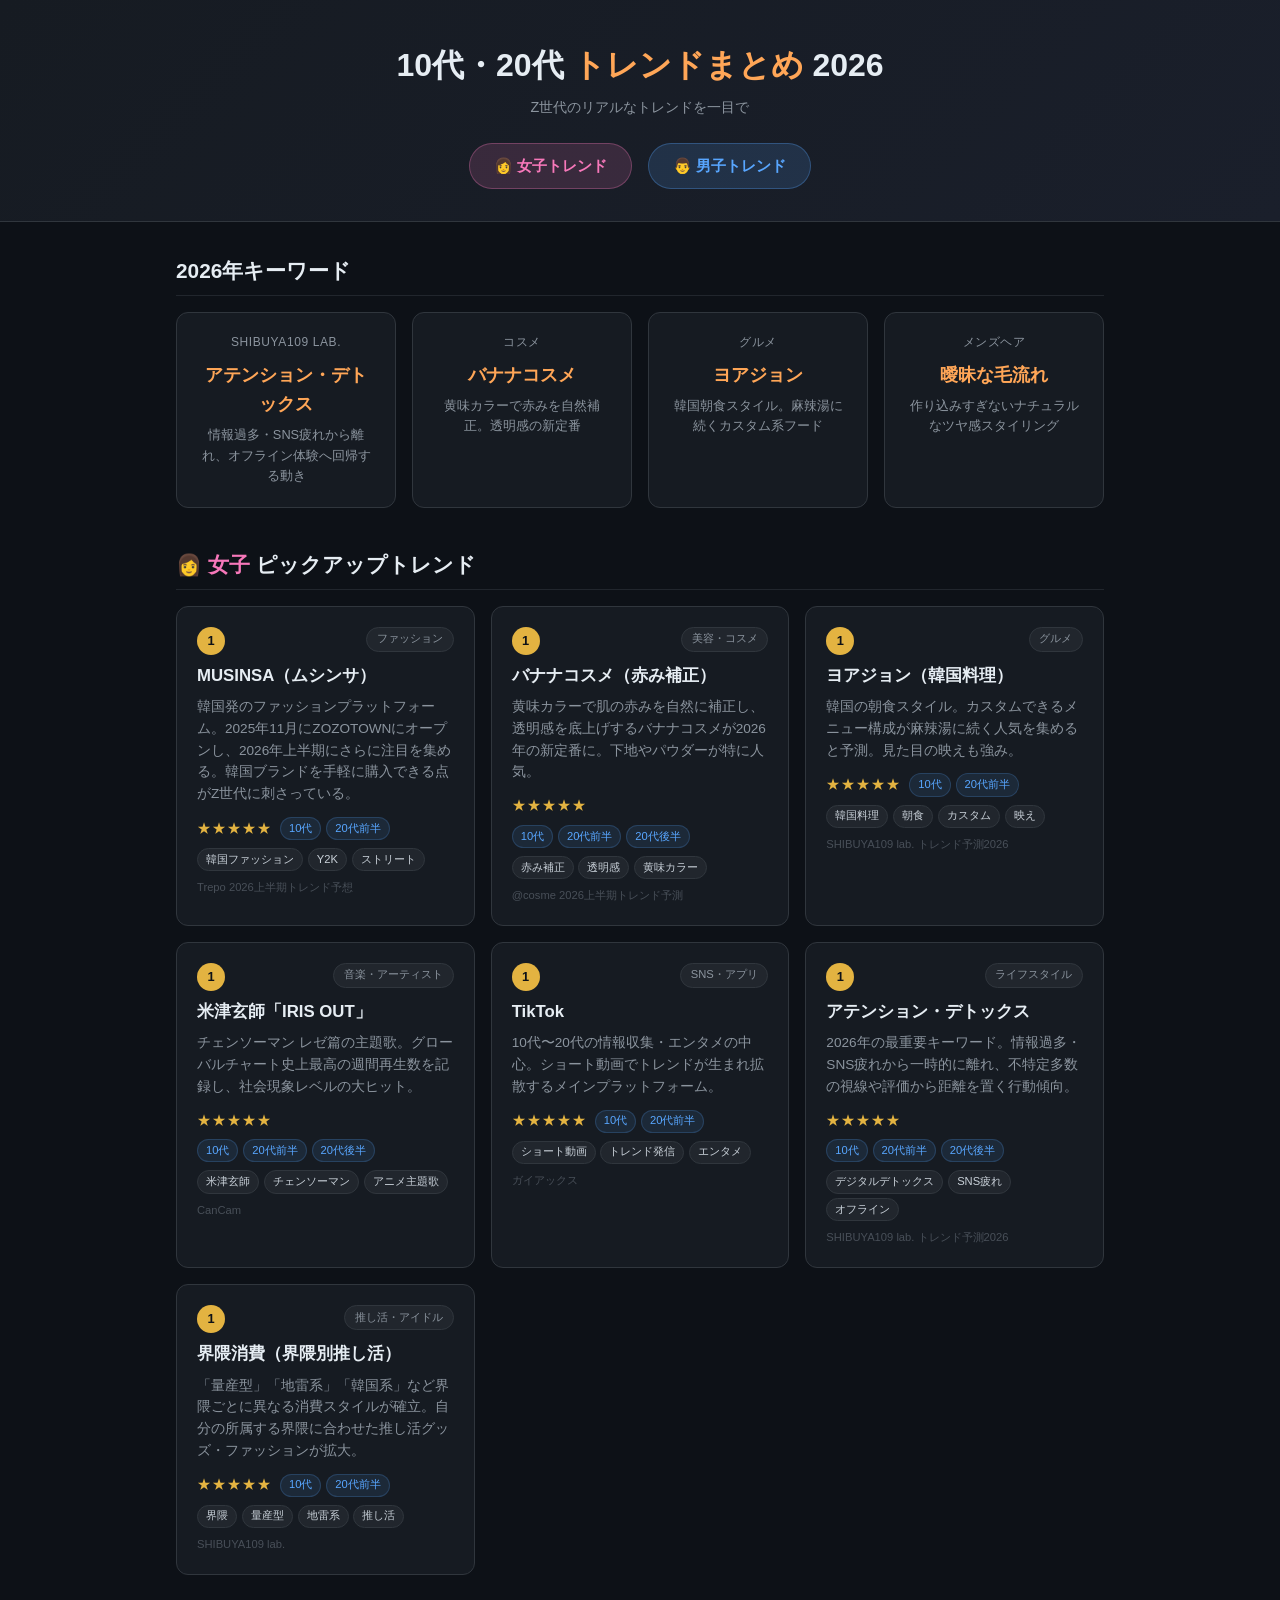
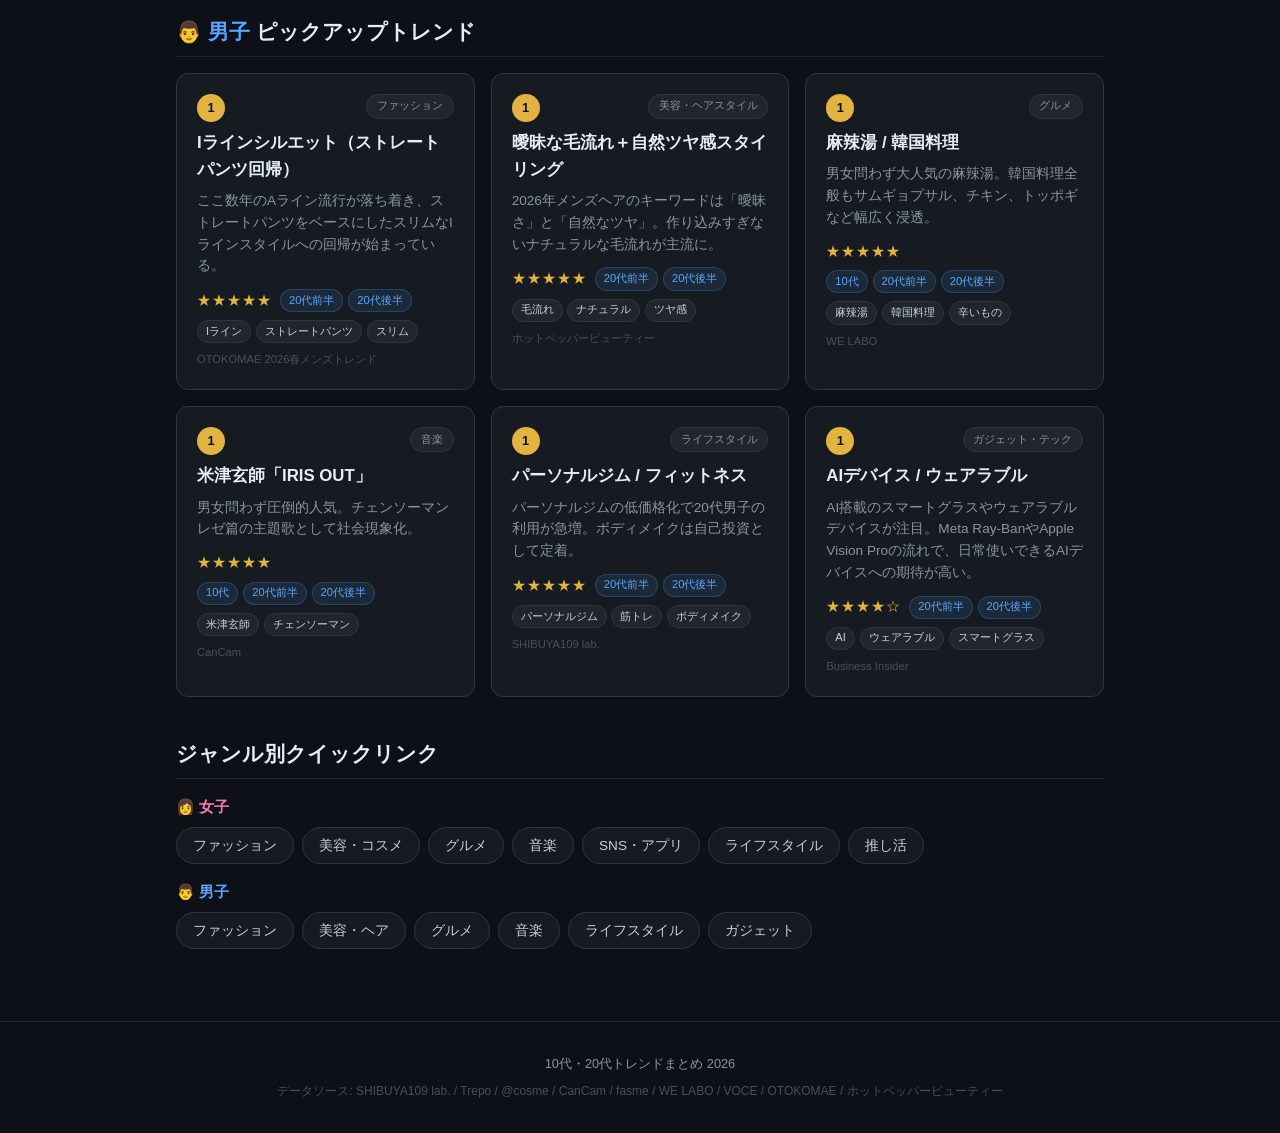
==== index.html @ cd6c33f9 "feat: 10代・20代トレンドまとめダッシュボード初版 女子7カテゴリ・男子6カテゴリのトレンドデータをJSON分離方式で構築。 ダークテーマ、タブ切り替え、年代フィルタ対応。  Co-Autho" ====
<!DOCTYPE html>
<html lang="ja">
<head>
  <meta charset="UTF-8">
  <meta name="viewport" content="width=device-width, initial-scale=1.0">
  <title>10代・20代トレンドまとめ 2026</title>
  <meta name="description" content="Z世代（10代・20代）の最新トレンドをファッション・美容・グルメ・音楽・SNS・ライフスタイルまで網羅的にまとめたダッシュボード">
  <link rel="stylesheet" href="style.css">
</head>
<body>
  <header>
    <h1>10代・20代 <span class="accent-highlight">トレンドまとめ</span> 2026</h1>
    <p class="header-sub">Z世代のリアルなトレンドを一目で</p>
    <nav class="main-nav">
      <a href="pages/girls.html" class="nav-girls">&#x1f469; 女子トレンド</a>
      <a href="pages/boys.html" class="nav-boys">&#x1f468; 男子トレンド</a>
    </nav>
  </header>

  <main>
    <!-- 2026 Keywords -->
    <section>
      <h2>2026年キーワード</h2>
      <div class="keyword-grid">
        <div class="keyword-card">
          <div class="keyword-label">SHIBUYA109 lab.</div>
          <div class="keyword-name">アテンション・デトックス</div>
          <div class="keyword-desc">情報過多・SNS疲れから離れ、オフライン体験へ回帰する動き</div>
        </div>
        <div class="keyword-card">
          <div class="keyword-label">コスメ</div>
          <div class="keyword-name">バナナコスメ</div>
          <div class="keyword-desc">黄味カラーで赤みを自然補正。透明感の新定番</div>
        </div>
        <div class="keyword-card">
          <div class="keyword-label">グルメ</div>
          <div class="keyword-name">ヨアジョン</div>
          <div class="keyword-desc">韓国朝食スタイル。麻辣湯に続くカスタム系フード</div>
        </div>
        <div class="keyword-card">
          <div class="keyword-label">メンズヘア</div>
          <div class="keyword-name">曖昧な毛流れ</div>
          <div class="keyword-desc">作り込みすぎないナチュラルなツヤ感スタイリング</div>
        </div>
      </div>
    </section>

    <!-- Pickup: Girls -->
    <section>
      <h2><span class="accent-girls">&#x1f469; 女子</span> ピックアップトレンド</h2>
      <div class="pickup-grid" id="girls-pickup"></div>
    </section>

    <!-- Pickup: Boys -->
    <section>
      <h2><span class="accent-boys">&#x1f468; 男子</span> ピックアップトレンド</h2>
      <div class="pickup-grid" id="boys-pickup"></div>
    </section>

    <!-- Quick Links -->
    <section>
      <h2>ジャンル別クイックリンク</h2>
      <h3 style="font-size:0.95rem; color:#f778ba; margin-bottom:0.5rem;">&#x1f469; 女子</h3>
      <div class="quick-links" style="margin-bottom:1rem;">
        <a class="quick-link" href="pages/girls.html#fashion">ファッション</a>
        <a class="quick-link" href="pages/girls.html#beauty">美容・コスメ</a>
        <a class="quick-link" href="pages/girls.html#gourmet">グルメ</a>
        <a class="quick-link" href="pages/girls.html#music">音楽</a>
        <a class="quick-link" href="pages/girls.html#sns">SNS・アプリ</a>
        <a class="quick-link" href="pages/girls.html#lifestyle">ライフスタイル</a>
        <a class="quick-link" href="pages/girls.html#idol">推し活</a>
      </div>
      <h3 style="font-size:0.95rem; color:#58a6ff; margin-bottom:0.5rem;">&#x1f468; 男子</h3>
      <div class="quick-links">
        <a class="quick-link" href="pages/boys.html#fashion">ファッション</a>
        <a class="quick-link" href="pages/boys.html#beauty">美容・ヘア</a>
        <a class="quick-link" href="pages/boys.html#gourmet">グルメ</a>
        <a class="quick-link" href="pages/boys.html#music">音楽</a>
        <a class="quick-link" href="pages/boys.html#lifestyle">ライフスタイル</a>
        <a class="quick-link" href="pages/boys.html#gadget">ガジェット</a>
      </div>
    </section>
  </main>

  <footer>
    <p>10代・20代トレンドまとめ 2026</p>
    <div class="sources">
      データソース: SHIBUYA109 lab. / Trepo / @cosme / CanCam / fasme / WE LABO / VOCE / OTOKOMAE / ホットペッパービューティー
    </div>
  </footer>

  <script src="app.js"></script>
</body>
</html>
---- style.css ----
* {
  margin: 0;
  padding: 0;
  box-sizing: border-box;
}

body {
  font-family: -apple-system, BlinkMacSystemFont, "Segoe UI", "Hiragino Sans", "Noto Sans JP", sans-serif;
  background: #0d1117;
  color: #e6edf3;
  line-height: 1.6;
}

a {
  color: #58a6ff;
  text-decoration: none;
}
a:hover {
  text-decoration: underline;
}

/* Header */
header {
  background: linear-gradient(135deg, #161b22 0%, #1a1f2b 100%);
  border-bottom: 1px solid #30363d;
  padding: 2.5rem 1rem 2rem;
  text-align: center;
}

header h1 {
  font-size: 2rem;
  margin-bottom: 0.3rem;
}

.header-sub {
  color: #8b949e;
  font-size: 0.9rem;
  margin-bottom: 1.5rem;
}

/* Gender accent colors */
.accent-girls { color: #f778ba; }
.accent-boys { color: #58a6ff; }
.accent-highlight { color: #ffa657; }

/* Nav */
nav.main-nav {
  display: flex;
  justify-content: center;
  gap: 1rem;
  margin-top: 1rem;
}

nav.main-nav a {
  display: inline-flex;
  align-items: center;
  gap: 0.5rem;
  padding: 0.6rem 1.5rem;
  border-radius: 2rem;
  font-size: 0.95rem;
  font-weight: 600;
  transition: all 0.2s;
  text-decoration: none;
}

nav.main-nav a.nav-girls {
  background: rgba(247, 120, 186, 0.15);
  color: #f778ba;
  border: 1px solid rgba(247, 120, 186, 0.3);
}
nav.main-nav a.nav-girls:hover {
  background: rgba(247, 120, 186, 0.25);
  text-decoration: none;
}

nav.main-nav a.nav-boys {
  background: rgba(88, 166, 255, 0.15);
  color: #58a6ff;
  border: 1px solid rgba(88, 166, 255, 0.3);
}
nav.main-nav a.nav-boys:hover {
  background: rgba(88, 166, 255, 0.25);
  text-decoration: none;
}

/* Main */
main {
  max-width: 960px;
  margin: 0 auto;
  padding: 2rem 1rem;
}

section {
  margin-bottom: 2.5rem;
}

h2 {
  font-size: 1.3rem;
  margin-bottom: 1rem;
  padding-bottom: 0.5rem;
  border-bottom: 1px solid #21262d;
}

/* Keyword Cards */
.keyword-grid {
  display: grid;
  grid-template-columns: repeat(auto-fit, minmax(200px, 1fr));
  gap: 1rem;
}

.keyword-card {
  background: #161b22;
  border: 1px solid #30363d;
  border-radius: 12px;
  padding: 1.25rem;
  text-align: center;
  transition: border-color 0.2s, transform 0.2s;
}
.keyword-card:hover {
  border-color: #ffa657;
  transform: translateY(-2px);
}

.keyword-card .keyword-label {
  font-size: 0.75rem;
  color: #8b949e;
  text-transform: uppercase;
  letter-spacing: 0.05em;
  margin-bottom: 0.5rem;
}

.keyword-card .keyword-name {
  font-size: 1.15rem;
  font-weight: 700;
  color: #ffa657;
  margin-bottom: 0.4rem;
}

.keyword-card .keyword-desc {
  font-size: 0.8rem;
  color: #8b949e;
}

/* Pickup Grid */
.pickup-grid {
  display: grid;
  grid-template-columns: repeat(auto-fit, minmax(280px, 1fr));
  gap: 1rem;
}

/* Trend Card */
.trend-card {
  background: #161b22;
  border: 1px solid #30363d;
  border-radius: 12px;
  padding: 1.25rem;
  transition: border-color 0.2s, transform 0.2s;
}
.trend-card:hover {
  border-color: #484f58;
  transform: translateY(-2px);
}

.trend-card .card-header {
  display: flex;
  justify-content: space-between;
  align-items: flex-start;
  margin-bottom: 0.5rem;
}

.trend-card .rank-badge {
  display: inline-flex;
  align-items: center;
  justify-content: center;
  width: 28px;
  height: 28px;
  border-radius: 50%;
  font-size: 0.8rem;
  font-weight: 700;
  flex-shrink: 0;
}

.rank-1 { background: #e3b341; color: #0d1117; }
.rank-2 { background: #8b949e; color: #0d1117; }
.rank-3 { background: #a0652f; color: #fff; }
.rank-default { background: #21262d; color: #8b949e; }

.trend-card .category-badge {
  font-size: 0.7rem;
  padding: 0.15rem 0.6rem;
  border-radius: 2rem;
  background: #21262d;
  color: #8b949e;
  border: 1px solid #30363d;
}

.trend-card .trend-name {
  font-size: 1.05rem;
  font-weight: 600;
  margin-bottom: 0.4rem;
}

.trend-card .trend-desc {
  font-size: 0.85rem;
  color: #8b949e;
  margin-bottom: 0.75rem;
}

.trend-card .trend-meta {
  display: flex;
  flex-wrap: wrap;
  gap: 0.5rem;
  align-items: center;
  margin-bottom: 0.5rem;
}

.trend-card .stars {
  color: #e3b341;
  font-size: 0.85rem;
  letter-spacing: 1px;
}

.trend-card .age-tags {
  display: flex;
  gap: 0.3rem;
  flex-wrap: wrap;
}

.age-tag {
  font-size: 0.7rem;
  padding: 0.1rem 0.5rem;
  border-radius: 2rem;
  background: rgba(88, 166, 255, 0.1);
  color: #58a6ff;
  border: 1px solid rgba(88, 166, 255, 0.2);
}

.trend-card .keywords {
  display: flex;
  flex-wrap: wrap;
  gap: 0.3rem;
}

.keyword-tag {
  font-size: 0.7rem;
  padding: 0.1rem 0.5rem;
  border-radius: 2rem;
  background: #21262d;
  color: #c9d1d9;
  border: 1px solid #30363d;
}

.trend-card .trend-source {
  font-size: 0.7rem;
  color: #484f58;
  margin-top: 0.5rem;
}

/* Quick Links */
.quick-links {
  display: flex;
  flex-wrap: wrap;
  gap: 0.5rem;
}

.quick-link {
  display: inline-block;
  padding: 0.4rem 1rem;
  border-radius: 2rem;
  font-size: 0.85rem;
  border: 1px solid #30363d;
  background: #161b22;
  color: #c9d1d9;
  transition: all 0.2s;
  text-decoration: none;
}
.quick-link:hover {
  border-color: #58a6ff;
  color: #58a6ff;
  text-decoration: none;
}

/* Tabs */
.tab-bar {
  display: flex;
  flex-wrap: wrap;
  gap: 0.5rem;
  margin-bottom: 1.5rem;
}

.tab-btn {
  padding: 0.4rem 1rem;
  border-radius: 2rem;
  font-size: 0.85rem;
  border: 1px solid #30363d;
  background: #21262d;
  color: #c9d1d9;
  cursor: pointer;
  transition: all 0.2s;
}
.tab-btn:hover {
  border-color: #58a6ff;
  color: #58a6ff;
}
.tab-btn.active {
  background: #58a6ff;
  color: #0d1117;
  border-color: #58a6ff;
}

/* Girls accent tabs */
.girls-theme .tab-btn.active {
  background: #f778ba;
  border-color: #f778ba;
}
.girls-theme .tab-btn:hover {
  border-color: #f778ba;
  color: #f778ba;
}
.girls-theme .trend-name {
  color: #f778ba;
}

/* Boys accent tabs */
.boys-theme .tab-btn.active {
  background: #58a6ff;
  border-color: #58a6ff;
}
.boys-theme .trend-name {
  color: #58a6ff;
}

/* Age filter */
.age-filter {
  display: flex;
  gap: 0.5rem;
  margin-bottom: 1.5rem;
  flex-wrap: wrap;
  align-items: center;
}

.age-filter-label {
  font-size: 0.85rem;
  color: #8b949e;
  margin-right: 0.5rem;
}

.age-filter-btn {
  padding: 0.3rem 0.8rem;
  border-radius: 2rem;
  font-size: 0.8rem;
  border: 1px solid #30363d;
  background: transparent;
  color: #8b949e;
  cursor: pointer;
  transition: all 0.2s;
}
.age-filter-btn:hover {
  border-color: #ffa657;
  color: #ffa657;
}
.age-filter-btn.active {
  background: rgba(255, 166, 87, 0.15);
  border-color: #ffa657;
  color: #ffa657;
}

/* Trend Grid */
.trend-grid {
  display: grid;
  grid-template-columns: repeat(auto-fit, minmax(300px, 1fr));
  gap: 1rem;
}

/* Footer */
footer {
  text-align: center;
  padding: 2rem 1rem;
  border-top: 1px solid #21262d;
  color: #8b949e;
  font-size: 0.8rem;
}

footer .sources {
  margin-top: 0.5rem;
  font-size: 0.75rem;
  color: #484f58;
}

/* Back link */
.back-link {
  display: inline-flex;
  align-items: center;
  gap: 0.3rem;
  margin-bottom: 1rem;
  font-size: 0.85rem;
  color: #8b949e;
}
.back-link:hover {
  color: #e6edf3;
  text-decoration: none;
}

/* Responsive */
@media (max-width: 768px) {
  header h1 {
    font-size: 1.5rem;
  }
  .keyword-grid {
    grid-template-columns: 1fr 1fr;
  }
  .pickup-grid {
    grid-template-columns: 1fr;
  }
  .trend-grid {
    grid-template-columns: 1fr;
  }
}

@media (max-width: 480px) {
  header {
    padding: 1.5rem 1rem;
  }
  header h1 {
    font-size: 1.3rem;
  }
  nav.main-nav {
    flex-direction: column;
    align-items: center;
    gap: 0.5rem;
  }
  .keyword-grid {
    grid-template-columns: 1fr;
  }
}
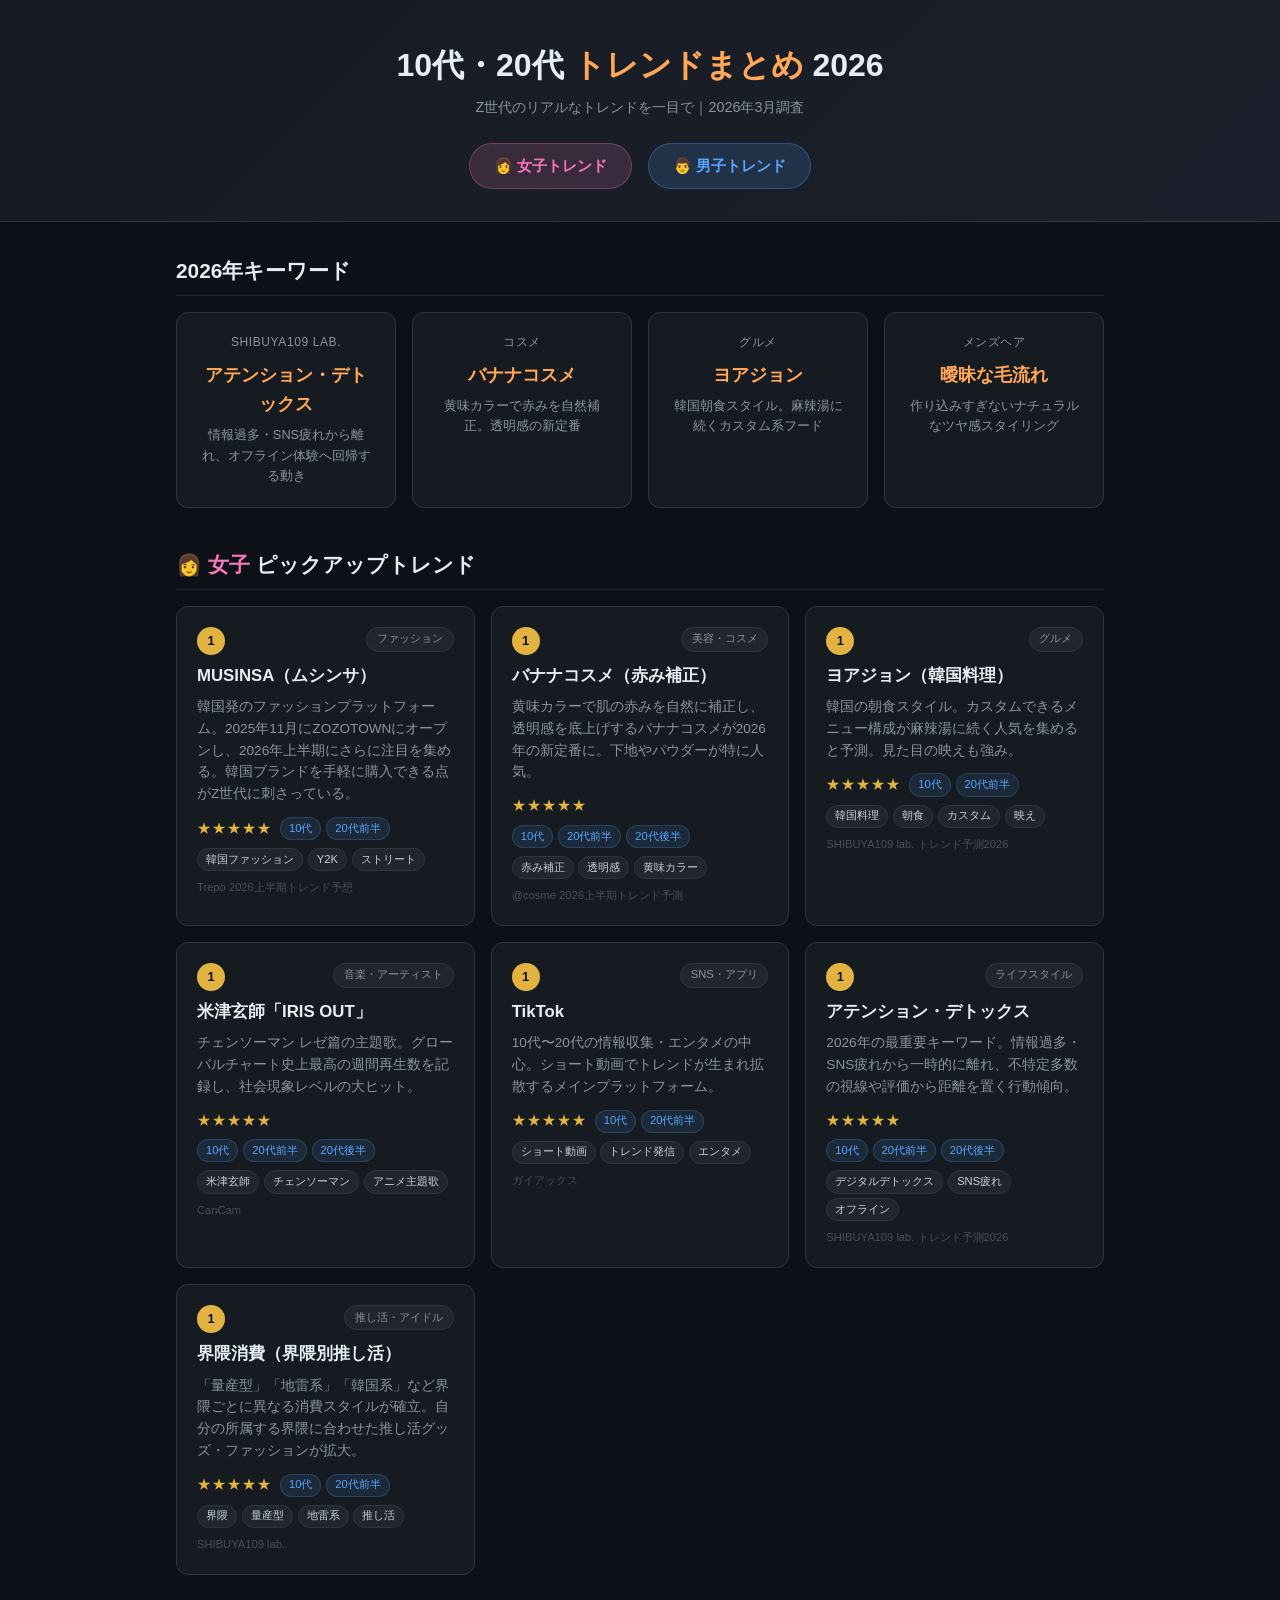
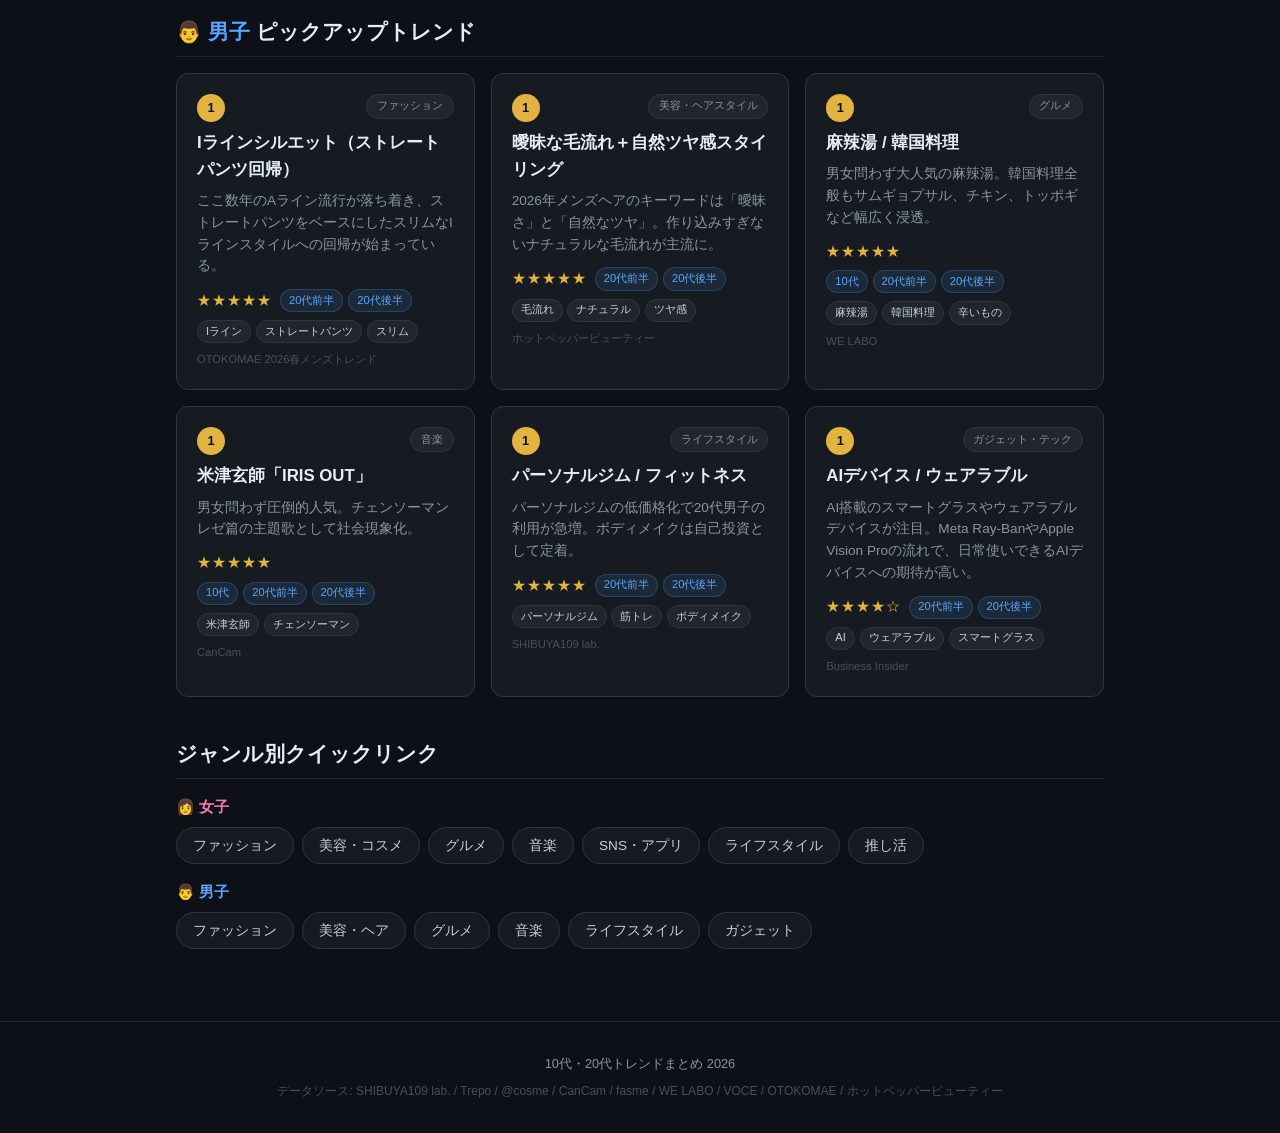
==== commit 54ed8c72: "feat: 全ページに調査時期（2026年3月）を明記 Co-Authored-By: Claude Opus 4.6 <noreply@anthropic.com>" ====
--- a/index.html
+++ b/index.html
@@ -10,7 +10,7 @@
 <body>
   <header>
     <h1>10代・20代 <span class="accent-highlight">トレンドまとめ</span> 2026</h1>
-    <p class="header-sub">Z世代のリアルなトレンドを一目で</p>
+    <p class="header-sub">Z世代のリアルなトレンドを一目で｜2026年3月調査</p>
     <nav class="main-nav">
       <a href="pages/girls.html" class="nav-girls">&#x1f469; 女子トレンド</a>
       <a href="pages/boys.html" class="nav-boys">&#x1f468; 男子トレンド</a>
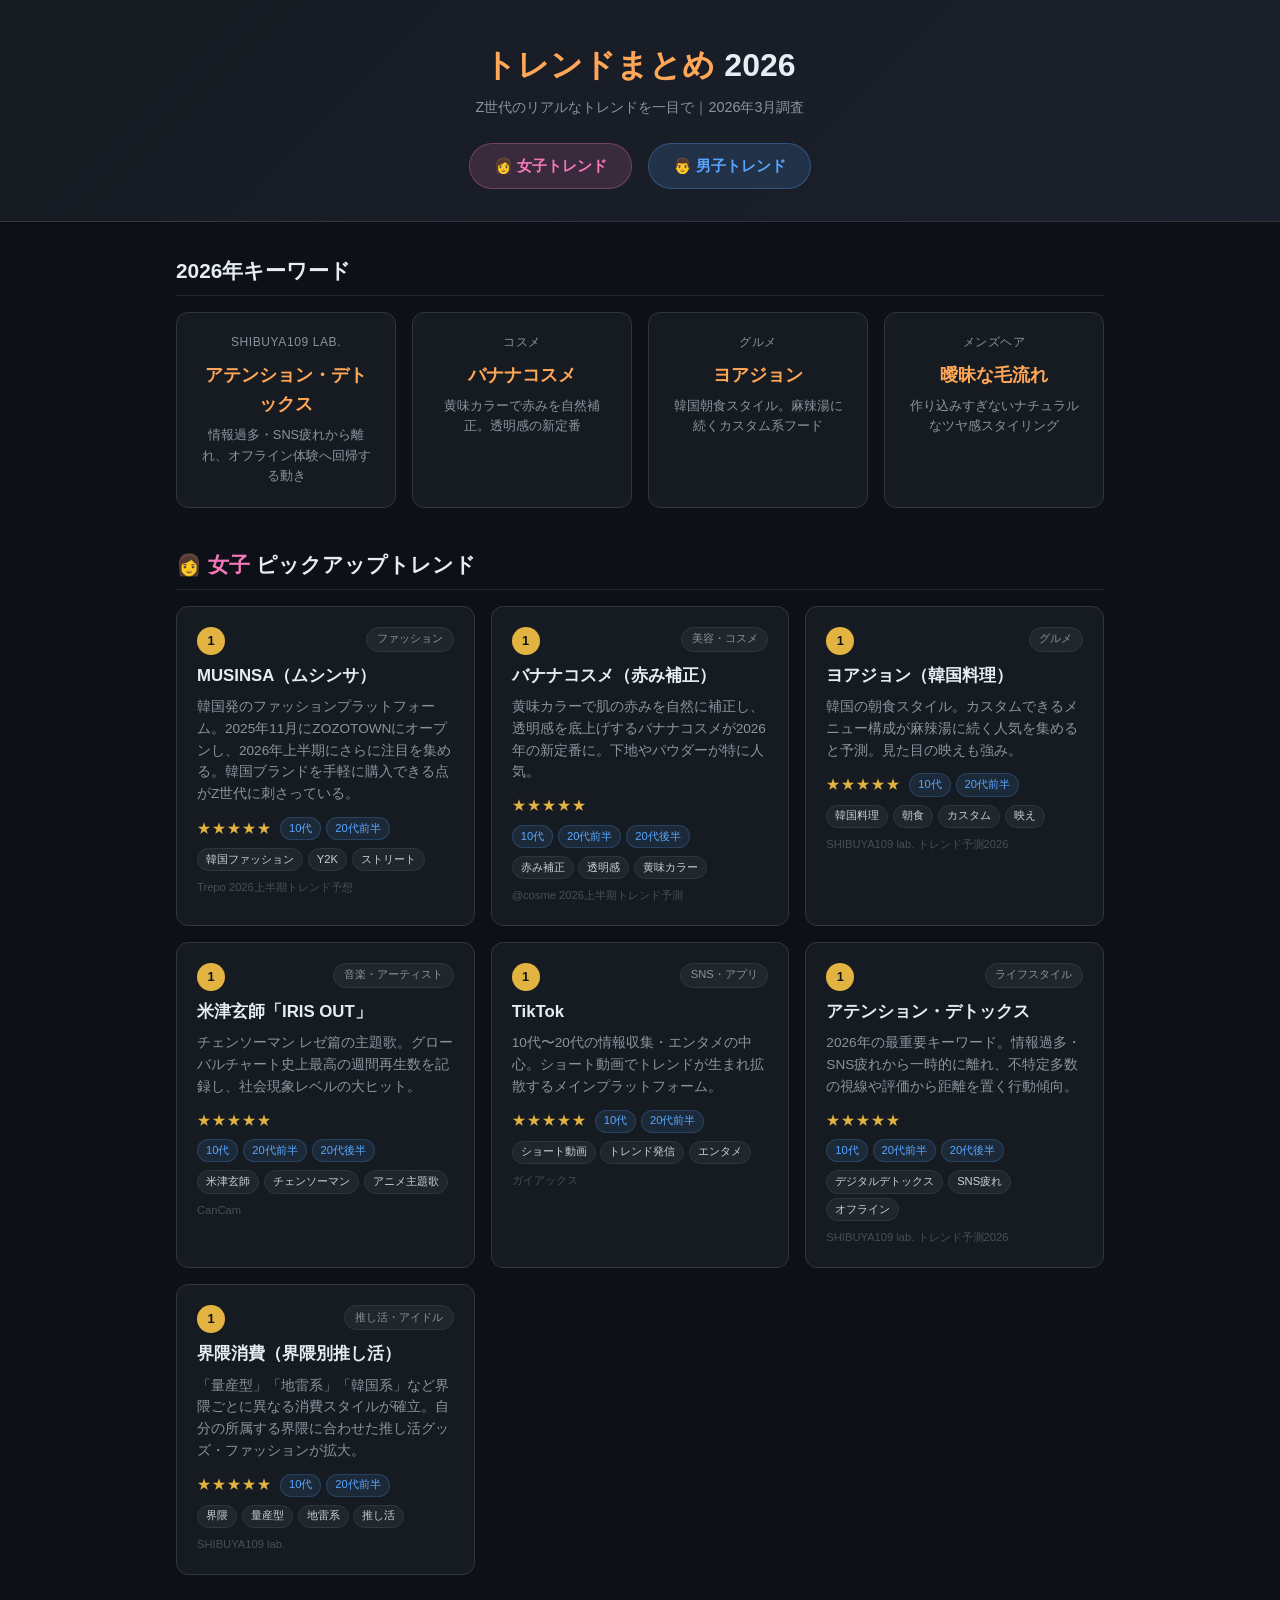
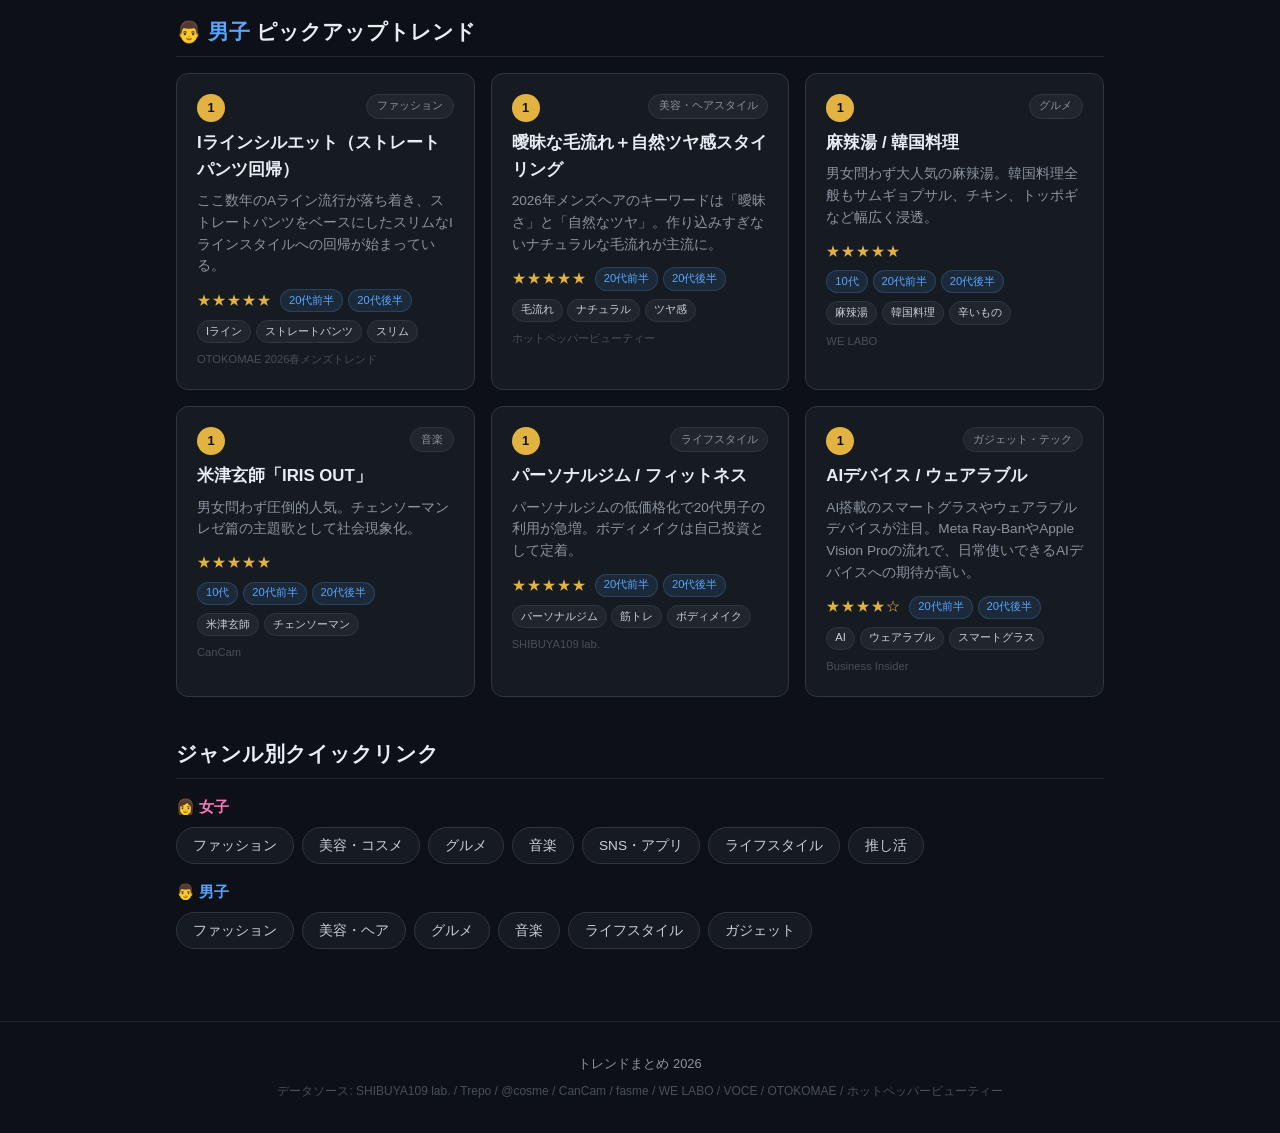
==== commit ef1a9e54: "Remove 10代・20代 from all pages Co-Authored-By: Claude Opus 4.6 <noreply@anthropic.com>" ====
--- a/index.html
+++ b/index.html
@@ -3,13 +3,13 @@
 <head>
   <meta charset="UTF-8">
   <meta name="viewport" content="width=device-width, initial-scale=1.0">
-  <title>10代・20代トレンドまとめ 2026</title>
-  <meta name="description" content="Z世代（10代・20代）の最新トレンドをファッション・美容・グルメ・音楽・SNS・ライフスタイルまで網羅的にまとめたダッシュボード">
+  <title>トレンドまとめ 2026</title>
+  <meta name="description" content="Z世代の最新トレンドをファッション・美容・グルメ・音楽・SNS・ライフスタイルまで網羅的にまとめたダッシュボード">
   <link rel="stylesheet" href="style.css">
 </head>
 <body>
   <header>
-    <h1>10代・20代 <span class="accent-highlight">トレンドまとめ</span> 2026</h1>
+    <h1><span class="accent-highlight">トレンドまとめ</span> 2026</h1>
     <p class="header-sub">Z世代のリアルなトレンドを一目で｜2026年3月調査</p>
     <nav class="main-nav">
       <a href="pages/girls.html" class="nav-girls">&#x1f469; 女子トレンド</a>
@@ -83,7 +83,7 @@
   </main>
 
   <footer>
-    <p>10代・20代トレンドまとめ 2026</p>
+    <p>トレンドまとめ 2026</p>
     <div class="sources">
       データソース: SHIBUYA109 lab. / Trepo / @cosme / CanCam / fasme / WE LABO / VOCE / OTOKOMAE / ホットペッパービューティー
     </div>
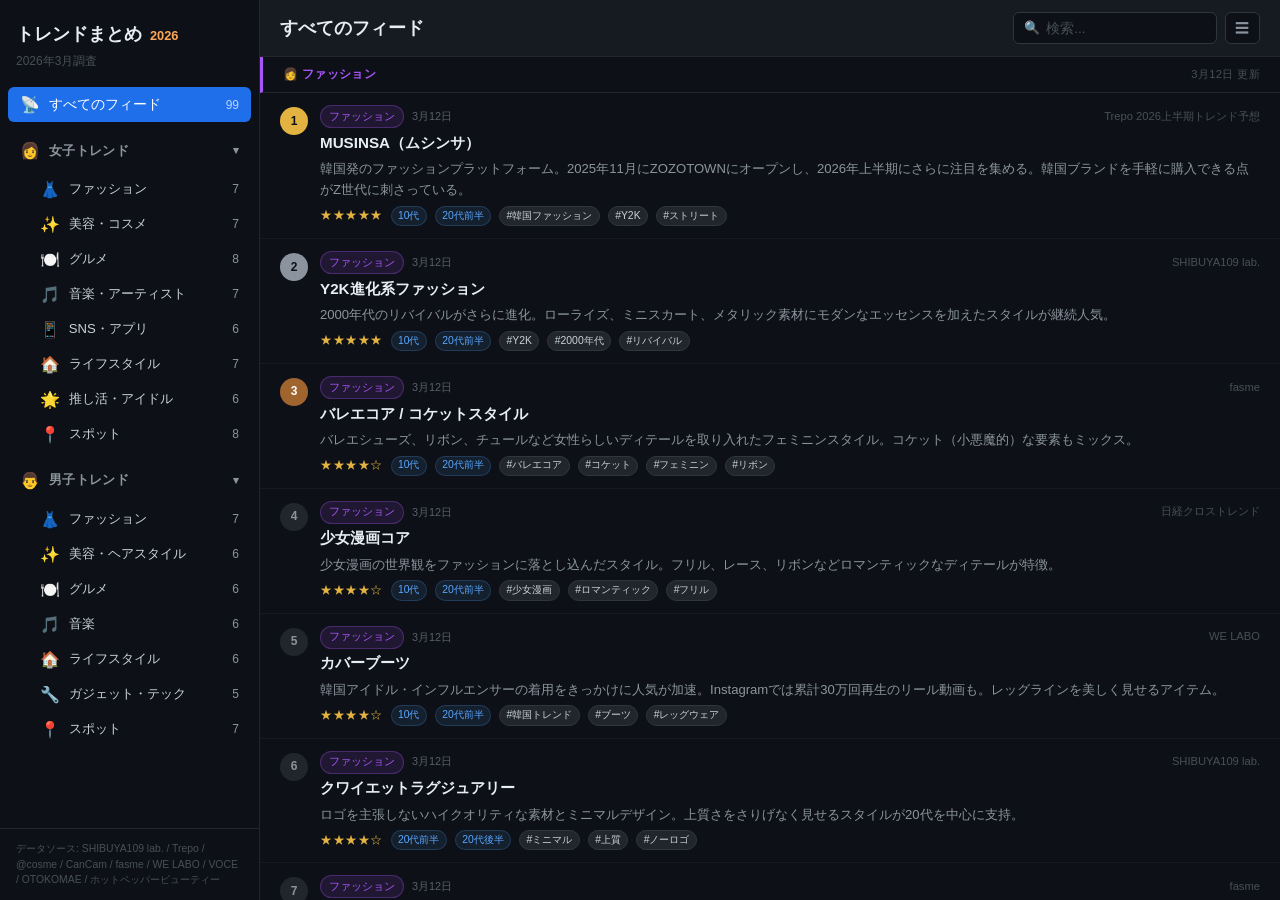
==== commit eda43983: "feat: RSSリーダー風UIに全面刷新 + スポット情報追加 - Feedly型サイドバー+リストビューのSPA化 - カテゴリ別アクセントカラー、キーワードクリックフィルタ、更新日時表示 - 検" ====
--- a/index.html
+++ b/index.html
@@ -4,90 +4,92 @@
   <meta charset="UTF-8">
   <meta name="viewport" content="width=device-width, initial-scale=1.0">
   <title>トレンドまとめ 2026</title>
-  <meta name="description" content="Z世代の最新トレンドをファッション・美容・グルメ・音楽・SNS・ライフスタイルまで網羅的にまとめたダッシュボード">
+  <meta name="description" content="Z世代の最新トレンドをファッション・美容・グルメ・音楽・SNS・ライフスタイルまで網羅的にまとめたフィードリーダー">
   <link rel="stylesheet" href="style.css">
 </head>
 <body>
-  <header>
-    <h1><span class="accent-highlight">トレンドまとめ</span> 2026</h1>
-    <p class="header-sub">Z世代のリアルなトレンドを一目で｜2026年3月調査</p>
-    <nav class="main-nav">
-      <a href="pages/girls.html" class="nav-girls">&#x1f469; 女子トレンド</a>
-      <a href="pages/boys.html" class="nav-boys">&#x1f468; 男子トレンド</a>
-    </nav>
+  <!-- Mobile header -->
+  <header class="mobile-header">
+    <button id="sidebar-toggle" class="sidebar-toggle" aria-label="メニュー">
+      <span></span><span></span><span></span>
+    </button>
+    <h1 class="mobile-title">トレンドまとめ 2026</h1>
   </header>
 
-  <main>
-    <!-- 2026 Keywords -->
-    <section>
-      <h2>2026年キーワード</h2>
-      <div class="keyword-grid">
-        <div class="keyword-card">
-          <div class="keyword-label">SHIBUYA109 lab.</div>
-          <div class="keyword-name">アテンション・デトックス</div>
-          <div class="keyword-desc">情報過多・SNS疲れから離れ、オフライン体験へ回帰する動き</div>
+  <div class="app-layout">
+    <!-- Sidebar -->
+    <aside id="sidebar" class="sidebar">
+      <div class="sidebar-header">
+        <h1 class="sidebar-logo">トレンドまとめ</h1>
+        <span class="sidebar-year">2026</span>
+      </div>
+      <div class="sidebar-meta">2026年3月調査</div>
+
+      <nav class="sidebar-nav">
+        <button class="nav-item active" data-filter="all">
+          <span class="nav-icon">&#x1f4e1;</span>
+          <span class="nav-label">すべてのフィード</span>
+          <span class="nav-count" id="count-all"></span>
+        </button>
+
+        <div class="nav-group">
+          <div class="nav-group-header" data-group="girls">
+            <span class="nav-icon">&#x1f469;</span>
+            <span class="nav-label">女子トレンド</span>
+            <span class="nav-chevron">&#9662;</span>
+          </div>
+          <div class="nav-group-items" id="nav-girls"></div>
         </div>
-        <div class="keyword-card">
-          <div class="keyword-label">コスメ</div>
-          <div class="keyword-name">バナナコスメ</div>
-          <div class="keyword-desc">黄味カラーで赤みを自然補正。透明感の新定番</div>
+
+        <div class="nav-group">
+          <div class="nav-group-header" data-group="boys">
+            <span class="nav-icon">&#x1f468;</span>
+            <span class="nav-label">男子トレンド</span>
+            <span class="nav-chevron">&#9662;</span>
+          </div>
+          <div class="nav-group-items" id="nav-boys"></div>
         </div>
-        <div class="keyword-card">
-          <div class="keyword-label">グルメ</div>
-          <div class="keyword-name">ヨアジョン</div>
-          <div class="keyword-desc">韓国朝食スタイル。麻辣湯に続くカスタム系フード</div>
-        </div>
-        <div class="keyword-card">
-          <div class="keyword-label">メンズヘア</div>
-          <div class="keyword-name">曖昧な毛流れ</div>
-          <div class="keyword-desc">作り込みすぎないナチュラルなツヤ感スタイリング</div>
+      </nav>
+
+      <div class="sidebar-footer">
+        <div class="sidebar-sources">
+          データソース: SHIBUYA109 lab. / Trepo / @cosme / CanCam / fasme / WE LABO / VOCE / OTOKOMAE / ホットペッパービューティー
         </div>
       </div>
-    </section>
+    </aside>
 
-    <!-- Pickup: Girls -->
-    <section>
-      <h2><span class="accent-girls">&#x1f469; 女子</span> ピックアップトレンド</h2>
-      <div class="pickup-grid" id="girls-pickup"></div>
-    </section>
+    <!-- Overlay for mobile sidebar -->
+    <div id="sidebar-overlay" class="sidebar-overlay"></div>
 
-    <!-- Pickup: Boys -->
-    <section>
-      <h2><span class="accent-boys">&#x1f468; 男子</span> ピックアップトレンド</h2>
-      <div class="pickup-grid" id="boys-pickup"></div>
-    </section>
+    <!-- Main feed -->
+    <main class="feed-main">
+      <div class="feed-toolbar">
+        <h2 class="feed-title" id="feed-title">すべてのフィード</h2>
+        <div class="feed-actions">
+          <div class="search-box">
+            <span class="search-icon">&#x1f50d;</span>
+            <input type="text" id="search-input" placeholder="検索..." class="search-input">
+          </div>
+          <button id="view-toggle" class="view-toggle" title="表示切替">
+            <span class="view-icon" id="view-icon">&#9776;</span>
+          </button>
+        </div>
+      </div>
 
-    <!-- Quick Links -->
-    <section>
-      <h2>ジャンル別クイックリンク</h2>
-      <h3 style="font-size:0.95rem; color:#f778ba; margin-bottom:0.5rem;">&#x1f469; 女子</h3>
-      <div class="quick-links" style="margin-bottom:1rem;">
-        <a class="quick-link" href="pages/girls.html#fashion">ファッション</a>
-        <a class="quick-link" href="pages/girls.html#beauty">美容・コスメ</a>
-        <a class="quick-link" href="pages/girls.html#gourmet">グルメ</a>
-        <a class="quick-link" href="pages/girls.html#music">音楽</a>
-        <a class="quick-link" href="pages/girls.html#sns">SNS・アプリ</a>
-        <a class="quick-link" href="pages/girls.html#lifestyle">ライフスタイル</a>
-        <a class="quick-link" href="pages/girls.html#idol">推し活</a>
+      <!-- Keyword filter bar -->
+      <div id="keyword-bar" class="keyword-bar" style="display:none;">
+        <span class="keyword-bar-label">キーワード絞り込み:</span>
+        <span id="keyword-label" class="keyword-bar-value"></span>
+        <button id="keyword-clear" class="keyword-bar-clear">&#x2715; 解除</button>
       </div>
-      <h3 style="font-size:0.95rem; color:#58a6ff; margin-bottom:0.5rem;">&#x1f468; 男子</h3>
-      <div class="quick-links">
-        <a class="quick-link" href="pages/boys.html#fashion">ファッション</a>
-        <a class="quick-link" href="pages/boys.html#beauty">美容・ヘア</a>
-        <a class="quick-link" href="pages/boys.html#gourmet">グルメ</a>
-        <a class="quick-link" href="pages/boys.html#music">音楽</a>
-        <a class="quick-link" href="pages/boys.html#lifestyle">ライフスタイル</a>
-        <a class="quick-link" href="pages/boys.html#gadget">ガジェット</a>
+
+      <div id="feed-list" class="feed-list"></div>
+
+      <div id="feed-empty" class="feed-empty" style="display:none;">
+        該当するトレンドがありません
       </div>
-    </section>
-  </main>
-
-  <footer>
-    <p>トレンドまとめ 2026</p>
-    <div class="sources">
-      データソース: SHIBUYA109 lab. / Trepo / @cosme / CanCam / fasme / WE LABO / VOCE / OTOKOMAE / ホットペッパービューティー
-    </div>
-  </footer>
+    </main>
+  </div>
 
   <script src="app.js"></script>
 </body>
--- a/style.css
+++ b/style.css
@@ -9,6 +9,8 @@
   background: #0d1117;
   color: #e6edf3;
   line-height: 1.6;
+  overflow: hidden;
+  height: 100vh;
 }
 
 a {
@@ -19,165 +21,344 @@
   text-decoration: underline;
 }
 
-/* Header */
-header {
-  background: linear-gradient(135deg, #161b22 0%, #1a1f2b 100%);
+/* ===== App Layout ===== */
+.app-layout {
+  display: flex;
+  height: 100vh;
+}
+
+/* ===== Mobile Header ===== */
+.mobile-header {
+  display: none;
+  position: fixed;
+  top: 0;
+  left: 0;
+  right: 0;
+  z-index: 200;
+  background: #161b22;
   border-bottom: 1px solid #30363d;
-  padding: 2.5rem 1rem 2rem;
+  padding: 0.6rem 1rem;
+  align-items: center;
+  gap: 0.75rem;
+}
+
+.sidebar-toggle {
+  background: none;
+  border: none;
+  cursor: pointer;
+  display: flex;
+  flex-direction: column;
+  gap: 4px;
+  padding: 4px;
+}
+
+.sidebar-toggle span {
+  display: block;
+  width: 20px;
+  height: 2px;
+  background: #e6edf3;
+  border-radius: 1px;
+}
+
+.mobile-title {
+  font-size: 1rem;
+  color: #e6edf3;
+  font-weight: 600;
+}
+
+/* ===== Sidebar ===== */
+.sidebar {
+  width: 260px;
+  min-width: 260px;
+  background: #0d1117;
+  border-right: 1px solid #21262d;
+  display: flex;
+  flex-direction: column;
+  height: 100vh;
+  overflow-y: auto;
+}
+
+.sidebar-header {
+  padding: 1.25rem 1rem 0.25rem;
+  display: flex;
+  align-items: baseline;
+  gap: 0.5rem;
+}
+
+.sidebar-logo {
+  font-size: 1.1rem;
+  font-weight: 700;
+  color: #e6edf3;
+}
+
+.sidebar-year {
+  font-size: 0.8rem;
+  color: #ffa657;
+  font-weight: 600;
+}
+
+.sidebar-meta {
+  padding: 0 1rem 1rem;
+  font-size: 0.75rem;
+  color: #484f58;
+}
+
+/* Sidebar Nav */
+.sidebar-nav {
+  flex: 1;
+  overflow-y: auto;
+  padding: 0 0.5rem;
+}
+
+.nav-item {
+  display: flex;
+  align-items: center;
+  gap: 0.6rem;
+  width: 100%;
+  padding: 0.5rem 0.75rem;
+  border: none;
+  border-radius: 6px;
+  background: transparent;
+  color: #c9d1d9;
+  font-size: 0.85rem;
+  cursor: pointer;
+  transition: background 0.15s;
+  text-align: left;
+}
+
+.nav-item:hover {
+  background: #161b22;
+}
+
+.nav-item.active {
+  background: #1f6feb;
+  color: #fff;
+}
+
+.nav-icon {
+  font-size: 1rem;
+  flex-shrink: 0;
+  width: 1.2rem;
   text-align: center;
 }
 
-header h1 {
-  font-size: 2rem;
-  margin-bottom: 0.3rem;
-}
-
-.header-sub {
-  color: #8b949e;
-  font-size: 0.9rem;
-  margin-bottom: 1.5rem;
-}
-
-/* Gender accent colors */
-.accent-girls { color: #f778ba; }
-.accent-boys { color: #58a6ff; }
-.accent-highlight { color: #ffa657; }
-
-/* Nav */
-nav.main-nav {
-  display: flex;
-  justify-content: center;
-  gap: 1rem;
-  margin-top: 1rem;
-}
-
-nav.main-nav a {
-  display: inline-flex;
-  align-items: center;
-  gap: 0.5rem;
-  padding: 0.6rem 1.5rem;
-  border-radius: 2rem;
-  font-size: 0.95rem;
-  font-weight: 600;
-  transition: all 0.2s;
-  text-decoration: none;
-}
-
-nav.main-nav a.nav-girls {
-  background: rgba(247, 120, 186, 0.15);
-  color: #f778ba;
-  border: 1px solid rgba(247, 120, 186, 0.3);
-}
-nav.main-nav a.nav-girls:hover {
-  background: rgba(247, 120, 186, 0.25);
-  text-decoration: none;
-}
-
-nav.main-nav a.nav-boys {
-  background: rgba(88, 166, 255, 0.15);
-  color: #58a6ff;
-  border: 1px solid rgba(88, 166, 255, 0.3);
-}
-nav.main-nav a.nav-boys:hover {
-  background: rgba(88, 166, 255, 0.25);
-  text-decoration: none;
-}
-
-/* Main */
-main {
-  max-width: 960px;
-  margin: 0 auto;
-  padding: 2rem 1rem;
-}
-
-section {
-  margin-bottom: 2.5rem;
-}
-
-h2 {
-  font-size: 1.3rem;
-  margin-bottom: 1rem;
-  padding-bottom: 0.5rem;
-  border-bottom: 1px solid #21262d;
-}
-
-/* Keyword Cards */
-.keyword-grid {
-  display: grid;
-  grid-template-columns: repeat(auto-fit, minmax(200px, 1fr));
-  gap: 1rem;
-}
-
-.keyword-card {
-  background: #161b22;
-  border: 1px solid #30363d;
-  border-radius: 12px;
-  padding: 1.25rem;
-  text-align: center;
-  transition: border-color 0.2s, transform 0.2s;
-}
-.keyword-card:hover {
-  border-color: #ffa657;
-  transform: translateY(-2px);
-}
-
-.keyword-card .keyword-label {
+.nav-label {
+  flex: 1;
+  overflow: hidden;
+  text-overflow: ellipsis;
+  white-space: nowrap;
+}
+
+.nav-count {
   font-size: 0.75rem;
   color: #8b949e;
+  min-width: 1.5rem;
+  text-align: right;
+}
+
+.nav-item.active .nav-count {
+  color: rgba(255, 255, 255, 0.7);
+}
+
+/* Nav Groups */
+.nav-group {
+  margin-top: 0.5rem;
+}
+
+.nav-group-header {
+  display: flex;
+  align-items: center;
+  gap: 0.6rem;
+  padding: 0.5rem 0.75rem;
+  font-size: 0.8rem;
+  font-weight: 600;
+  color: #8b949e;
   text-transform: uppercase;
-  letter-spacing: 0.05em;
-  margin-bottom: 0.5rem;
-}
-
-.keyword-card .keyword-name {
-  font-size: 1.15rem;
-  font-weight: 700;
-  color: #ffa657;
-  margin-bottom: 0.4rem;
-}
-
-.keyword-card .keyword-desc {
+  letter-spacing: 0.03em;
+  cursor: pointer;
+  border-radius: 6px;
+  transition: background 0.15s;
+  user-select: none;
+}
+
+.nav-group-header:hover {
+  background: #161b22;
+}
+
+.nav-chevron {
+  margin-left: auto;
+  font-size: 0.7rem;
+  transition: transform 0.2s;
+}
+
+.nav-group.collapsed .nav-chevron {
+  transform: rotate(-90deg);
+}
+
+.nav-group.collapsed .nav-group-items {
+  display: none;
+}
+
+.nav-group-items {
+  padding-left: 0.5rem;
+}
+
+.nav-group-items .nav-item {
+  padding-left: 1.5rem;
+  font-size: 0.82rem;
+}
+
+/* Gender accent in sidebar */
+.nav-item[data-gender="girls"].active {
+  background: #d63384;
+}
+
+.nav-item[data-gender="boys"].active {
+  background: #1f6feb;
+}
+
+/* Sidebar Footer */
+.sidebar-footer {
+  padding: 0.75rem 1rem;
+  border-top: 1px solid #21262d;
+}
+
+.sidebar-sources {
+  font-size: 0.65rem;
+  color: #484f58;
+  line-height: 1.5;
+}
+
+/* ===== Sidebar Overlay (mobile) ===== */
+.sidebar-overlay {
+  display: none;
+  position: fixed;
+  top: 0;
+  left: 0;
+  right: 0;
+  bottom: 0;
+  background: rgba(0, 0, 0, 0.5);
+  z-index: 99;
+}
+
+/* ===== Feed Main ===== */
+.feed-main {
+  flex: 1;
+  display: flex;
+  flex-direction: column;
+  overflow: hidden;
+  background: #0d1117;
+}
+
+/* Feed Toolbar */
+.feed-toolbar {
+  display: flex;
+  align-items: center;
+  justify-content: space-between;
+  padding: 0.75rem 1.25rem;
+  border-bottom: 1px solid #21262d;
+  background: #161b22;
+  gap: 1rem;
+  flex-shrink: 0;
+}
+
+.feed-title {
+  font-size: 1.1rem;
+  font-weight: 600;
+  white-space: nowrap;
+  overflow: hidden;
+  text-overflow: ellipsis;
+}
+
+.feed-actions {
+  display: flex;
+  align-items: center;
+  gap: 0.5rem;
+  flex-shrink: 0;
+}
+
+.search-box {
+  display: flex;
+  align-items: center;
+  background: #0d1117;
+  border: 1px solid #30363d;
+  border-radius: 6px;
+  padding: 0.3rem 0.6rem;
+  gap: 0.4rem;
+  transition: border-color 0.2s;
+}
+
+.search-box:focus-within {
+  border-color: #58a6ff;
+}
+
+.search-icon {
   font-size: 0.8rem;
+  color: #484f58;
+}
+
+.search-input {
+  border: none;
+  background: transparent;
+  color: #e6edf3;
+  font-size: 0.85rem;
+  outline: none;
+  width: 160px;
+}
+
+.search-input::placeholder {
+  color: #484f58;
+}
+
+.view-toggle {
+  background: #0d1117;
+  border: 1px solid #30363d;
+  border-radius: 6px;
   color: #8b949e;
-}
-
-/* Pickup Grid */
-.pickup-grid {
-  display: grid;
-  grid-template-columns: repeat(auto-fit, minmax(280px, 1fr));
-  gap: 1rem;
-}
-
-/* Trend Card */
-.trend-card {
+  padding: 0.35rem 0.6rem;
+  cursor: pointer;
+  font-size: 0.9rem;
+  transition: border-color 0.2s;
+}
+
+.view-toggle:hover {
+  border-color: #58a6ff;
+  color: #58a6ff;
+}
+
+/* ===== Feed List ===== */
+.feed-list {
+  flex: 1;
+  overflow-y: auto;
+  padding: 0;
+}
+
+/* Feed Item (compact list view) */
+.feed-item {
+  display: flex;
+  align-items: flex-start;
+  gap: 0.75rem;
+  padding: 0.75rem 1.25rem;
+  border-bottom: 1px solid #161b22;
+  cursor: pointer;
+  transition: background 0.12s;
+}
+
+.feed-item:hover {
   background: #161b22;
-  border: 1px solid #30363d;
-  border-radius: 12px;
-  padding: 1.25rem;
-  transition: border-color 0.2s, transform 0.2s;
-}
-.trend-card:hover {
-  border-color: #484f58;
-  transform: translateY(-2px);
-}
-
-.trend-card .card-header {
-  display: flex;
-  justify-content: space-between;
-  align-items: flex-start;
-  margin-bottom: 0.5rem;
-}
-
-.trend-card .rank-badge {
-  display: inline-flex;
+}
+
+.feed-item-rank {
+  display: flex;
   align-items: center;
   justify-content: center;
   width: 28px;
   height: 28px;
   border-radius: 50%;
-  font-size: 0.8rem;
+  font-size: 0.75rem;
   font-weight: 700;
   flex-shrink: 0;
+  margin-top: 2px;
 }
 
 .rank-1 { background: #e3b341; color: #0d1117; }
@@ -185,251 +366,345 @@
 .rank-3 { background: #a0652f; color: #fff; }
 .rank-default { background: #21262d; color: #8b949e; }
 
-.trend-card .category-badge {
-  font-size: 0.7rem;
-  padding: 0.15rem 0.6rem;
-  border-radius: 2rem;
-  background: #21262d;
-  color: #8b949e;
-  border: 1px solid #30363d;
-}
-
-.trend-card .trend-name {
-  font-size: 1.05rem;
-  font-weight: 600;
-  margin-bottom: 0.4rem;
-}
-
-.trend-card .trend-desc {
-  font-size: 0.85rem;
-  color: #8b949e;
-  margin-bottom: 0.75rem;
-}
-
-.trend-card .trend-meta {
-  display: flex;
-  flex-wrap: wrap;
+.feed-item-body {
+  flex: 1;
+  min-width: 0;
+}
+
+.feed-item-header {
+  display: flex;
+  align-items: center;
   gap: 0.5rem;
-  align-items: center;
-  margin-bottom: 0.5rem;
-}
-
-.trend-card .stars {
-  color: #e3b341;
-  font-size: 0.85rem;
-  letter-spacing: 1px;
-}
-
-.trend-card .age-tags {
-  display: flex;
-  gap: 0.3rem;
-  flex-wrap: wrap;
-}
-
-.age-tag {
+  margin-bottom: 0.15rem;
+}
+
+.feed-item-category {
   font-size: 0.7rem;
   padding: 0.1rem 0.5rem;
+  border-radius: 2rem;
+  white-space: nowrap;
+  flex-shrink: 0;
+}
+
+.cat-girls {
+  background: rgba(214, 51, 132, 0.15);
+  color: #f778ba;
+  border: 1px solid rgba(214, 51, 132, 0.25);
+}
+
+.cat-boys {
+  background: rgba(31, 111, 235, 0.15);
+  color: #58a6ff;
+  border: 1px solid rgba(31, 111, 235, 0.25);
+}
+
+.feed-item-source {
+  font-size: 0.7rem;
+  color: #484f58;
+  margin-left: auto;
+  white-space: nowrap;
+  flex-shrink: 0;
+}
+
+.feed-item-name {
+  font-size: 0.95rem;
+  font-weight: 600;
+  color: #e6edf3;
+  margin-bottom: 0.2rem;
+  overflow: hidden;
+  text-overflow: ellipsis;
+  white-space: nowrap;
+}
+
+.feed-item-desc {
+  font-size: 0.82rem;
+  color: #8b949e;
+  margin-bottom: 0.35rem;
+  display: -webkit-box;
+  -webkit-line-clamp: 2;
+  -webkit-box-orient: vertical;
+  overflow: hidden;
+}
+
+.feed-item-meta {
+  display: flex;
+  align-items: center;
+  gap: 0.5rem;
+  flex-wrap: wrap;
+}
+
+.feed-item .stars {
+  color: #e3b341;
+  font-size: 0.75rem;
+  letter-spacing: 0.5px;
+}
+
+.feed-item .age-tag {
+  font-size: 0.65rem;
+  padding: 0.05rem 0.4rem;
   border-radius: 2rem;
   background: rgba(88, 166, 255, 0.1);
   color: #58a6ff;
   border: 1px solid rgba(88, 166, 255, 0.2);
 }
 
-.trend-card .keywords {
-  display: flex;
-  flex-wrap: wrap;
-  gap: 0.3rem;
-}
-
-.keyword-tag {
-  font-size: 0.7rem;
-  padding: 0.1rem 0.5rem;
+.feed-item .keyword-tag {
+  font-size: 0.65rem;
+  padding: 0.05rem 0.4rem;
   border-radius: 2rem;
   background: #21262d;
   color: #c9d1d9;
   border: 1px solid #30363d;
-}
-
-.trend-card .trend-source {
-  font-size: 0.7rem;
-  color: #484f58;
-  margin-top: 0.5rem;
-}
-
-/* Quick Links */
-.quick-links {
-  display: flex;
-  flex-wrap: wrap;
-  gap: 0.5rem;
-}
-
-.quick-link {
-  display: inline-block;
-  padding: 0.4rem 1rem;
-  border-radius: 2rem;
-  font-size: 0.85rem;
-  border: 1px solid #30363d;
-  background: #161b22;
-  color: #c9d1d9;
-  transition: all 0.2s;
-  text-decoration: none;
-}
-.quick-link:hover {
+  transition: all 0.15s;
+}
+
+.feed-item .keyword-tag.clickable {
+  cursor: pointer;
+}
+
+.feed-item .keyword-tag.clickable:hover {
+  background: rgba(88, 166, 255, 0.15);
   border-color: #58a6ff;
   color: #58a6ff;
-  text-decoration: none;
-}
-
-/* Tabs */
-.tab-bar {
-  display: flex;
-  flex-wrap: wrap;
-  gap: 0.5rem;
-  margin-bottom: 1.5rem;
-}
-
-.tab-btn {
-  padding: 0.4rem 1rem;
-  border-radius: 2rem;
-  font-size: 0.85rem;
-  border: 1px solid #30363d;
-  background: #21262d;
-  color: #c9d1d9;
-  cursor: pointer;
-  transition: all 0.2s;
-}
-.tab-btn:hover {
+}
+
+.feed-item .keyword-tag.keyword-active {
+  background: rgba(88, 166, 255, 0.2);
   border-color: #58a6ff;
   color: #58a6ff;
-}
-.tab-btn.active {
-  background: #58a6ff;
-  color: #0d1117;
+  font-weight: 600;
+}
+
+/* Feed item date */
+.feed-item-date {
+  font-size: 0.68rem;
+  color: #586069;
+  white-space: nowrap;
+}
+
+/* Expanded feed item */
+.feed-item.expanded {
+  background: #161b22;
+  border-left: 3px solid #58a6ff;
+  padding-left: calc(1.25rem - 3px);
+}
+
+.feed-item.expanded .feed-item-name {
+  white-space: normal;
+}
+
+.feed-item.expanded .feed-item-desc {
+  -webkit-line-clamp: unset;
+  display: block;
+}
+
+.feed-item.expanded.gender-girls {
+  border-left-color: #f778ba;
+}
+
+.feed-item.expanded.gender-boys {
+  border-left-color: #58a6ff;
+}
+
+/* Category-colored expand borders */
+.feed-item.expanded[data-category="fashion"] { border-left-color: #a855f7; }
+.feed-item.expanded[data-category="beauty"] { border-left-color: #ec4899; }
+.feed-item.expanded[data-category="gourmet"] { border-left-color: #fb923c; }
+.feed-item.expanded[data-category="music"] { border-left-color: #34d399; }
+.feed-item.expanded[data-category="sns"] { border-left-color: #60a5fa; }
+.feed-item.expanded[data-category="lifestyle"] { border-left-color: #facc15; }
+.feed-item.expanded[data-category="idol"] { border-left-color: #fb7185; }
+.feed-item.expanded[data-category="gadget"] { border-left-color: #94a3b8; }
+.feed-item.expanded[data-category="spot"] { border-left-color: #f472b6; }
+
+/* ===== Card View ===== */
+.feed-list.card-view {
+  display: grid;
+  grid-template-columns: repeat(auto-fill, minmax(320px, 1fr));
+  gap: 0.75rem;
+  padding: 1rem 1.25rem;
+}
+
+.card-view .feed-item {
+  flex-direction: column;
+  background: #161b22;
+  border: 1px solid #30363d;
+  border-radius: 10px;
+  padding: 1rem;
+  border-bottom: 1px solid #30363d;
+}
+
+.card-view .feed-item:hover {
+  border-color: #484f58;
+  transform: translateY(-1px);
+}
+
+.card-view .feed-item.expanded {
+  border-left: 3px solid #58a6ff;
+  padding-left: calc(1rem - 3px);
+}
+
+.card-view .feed-item.expanded.gender-girls {
+  border-left-color: #f778ba;
+}
+
+.card-view .feed-item-name {
+  white-space: normal;
+}
+
+.card-view .feed-item-desc {
+  -webkit-line-clamp: 3;
+}
+
+.card-view .feed-item-rank {
+  margin-top: 0;
+}
+
+/* ===== Keyword Filter Bar ===== */
+.keyword-bar {
+  display: flex;
+  align-items: center;
+  gap: 0.5rem;
+  padding: 0.5rem 1.25rem;
+  background: rgba(88, 166, 255, 0.08);
+  border-bottom: 1px solid rgba(88, 166, 255, 0.15);
+  flex-shrink: 0;
+}
+
+.keyword-bar-label {
+  font-size: 0.78rem;
+  color: #8b949e;
+}
+
+.keyword-bar-value {
+  font-size: 0.82rem;
+  font-weight: 600;
+  color: #58a6ff;
+}
+
+.keyword-bar-clear {
+  margin-left: auto;
+  font-size: 0.75rem;
+  color: #8b949e;
+  background: transparent;
+  border: 1px solid #30363d;
+  border-radius: 4px;
+  padding: 0.15rem 0.5rem;
+  cursor: pointer;
+  transition: all 0.15s;
+}
+
+.keyword-bar-clear:hover {
+  color: #e6edf3;
   border-color: #58a6ff;
 }
 
-/* Girls accent tabs */
-.girls-theme .tab-btn.active {
-  background: #f778ba;
-  border-color: #f778ba;
-}
-.girls-theme .tab-btn:hover {
-  border-color: #f778ba;
-  color: #f778ba;
-}
-.girls-theme .trend-name {
-  color: #f778ba;
-}
-
-/* Boys accent tabs */
-.boys-theme .tab-btn.active {
-  background: #58a6ff;
-  border-color: #58a6ff;
-}
-.boys-theme .trend-name {
-  color: #58a6ff;
-}
-
-/* Age filter */
-.age-filter {
-  display: flex;
-  gap: 0.5rem;
-  margin-bottom: 1.5rem;
-  flex-wrap: wrap;
-  align-items: center;
-}
-
-.age-filter-label {
-  font-size: 0.85rem;
+/* ===== Feed Empty ===== */
+.feed-empty {
+  text-align: center;
+  padding: 3rem 1rem;
+  color: #484f58;
+  font-size: 0.9rem;
+}
+
+/* ===== Section Divider in feed ===== */
+.feed-section {
+  display: flex;
+  align-items: center;
+  justify-content: space-between;
+  padding: 0.5rem 1.25rem;
+  font-size: 0.75rem;
+  font-weight: 600;
   color: #8b949e;
-  margin-right: 0.5rem;
-}
-
-.age-filter-btn {
-  padding: 0.3rem 0.8rem;
-  border-radius: 2rem;
-  font-size: 0.8rem;
-  border: 1px solid #30363d;
+  background: #0d1117;
+  border-bottom: 1px solid #21262d;
+  letter-spacing: 0.03em;
+  position: sticky;
+  top: 0;
+  z-index: 10;
+}
+
+.feed-section-date {
+  font-size: 0.7rem;
+  font-weight: 400;
+  color: #484f58;
+}
+
+/* ===== Scrollbar ===== */
+.feed-list::-webkit-scrollbar,
+.sidebar::-webkit-scrollbar {
+  width: 6px;
+}
+
+.feed-list::-webkit-scrollbar-track,
+.sidebar::-webkit-scrollbar-track {
   background: transparent;
-  color: #8b949e;
-  cursor: pointer;
-  transition: all 0.2s;
-}
-.age-filter-btn:hover {
-  border-color: #ffa657;
-  color: #ffa657;
-}
-.age-filter-btn.active {
-  background: rgba(255, 166, 87, 0.15);
-  border-color: #ffa657;
-  color: #ffa657;
-}
-
-/* Trend Grid */
-.trend-grid {
-  display: grid;
-  grid-template-columns: repeat(auto-fit, minmax(300px, 1fr));
-  gap: 1rem;
-}
-
-/* Footer */
-footer {
-  text-align: center;
-  padding: 2rem 1rem;
-  border-top: 1px solid #21262d;
-  color: #8b949e;
-  font-size: 0.8rem;
-}
-
-footer .sources {
-  margin-top: 0.5rem;
-  font-size: 0.75rem;
-  color: #484f58;
-}
-
-/* Back link */
-.back-link {
-  display: inline-flex;
-  align-items: center;
-  gap: 0.3rem;
-  margin-bottom: 1rem;
-  font-size: 0.85rem;
-  color: #8b949e;
-}
-.back-link:hover {
-  color: #e6edf3;
-  text-decoration: none;
-}
-
-/* Responsive */
+}
+
+.feed-list::-webkit-scrollbar-thumb,
+.sidebar::-webkit-scrollbar-thumb {
+  background: #30363d;
+  border-radius: 3px;
+}
+
+.feed-list::-webkit-scrollbar-thumb:hover,
+.sidebar::-webkit-scrollbar-thumb:hover {
+  background: #484f58;
+}
+
+/* ===== Responsive ===== */
 @media (max-width: 768px) {
-  header h1 {
-    font-size: 1.5rem;
-  }
-  .keyword-grid {
-    grid-template-columns: 1fr 1fr;
-  }
-  .pickup-grid {
+  .mobile-header {
+    display: flex;
+  }
+
+  .app-layout {
+    padding-top: 48px;
+    height: calc(100vh);
+  }
+
+  .sidebar {
+    position: fixed;
+    top: 0;
+    left: -280px;
+    width: 280px;
+    min-width: 280px;
+    z-index: 100;
+    transition: left 0.25s ease;
+    padding-top: 48px;
+  }
+
+  .sidebar.open {
+    left: 0;
+  }
+
+  .sidebar-overlay.open {
+    display: block;
+  }
+
+  .feed-main {
+    width: 100%;
+  }
+
+  .search-input {
+    width: 100px;
+  }
+
+  .feed-list.card-view {
     grid-template-columns: 1fr;
   }
-  .trend-grid {
-    grid-template-columns: 1fr;
-  }
 }
 
 @media (max-width: 480px) {
-  header {
-    padding: 1.5rem 1rem;
-  }
-  header h1 {
-    font-size: 1.3rem;
-  }
-  nav.main-nav {
-    flex-direction: column;
-    align-items: center;
-    gap: 0.5rem;
-  }
-  .keyword-grid {
-    grid-template-columns: 1fr;
-  }
-}
+  .feed-toolbar {
+    padding: 0.5rem 0.75rem;
+  }
+
+  .feed-item {
+    padding: 0.6rem 0.75rem;
+  }
+
+  .feed-title {
+    font-size: 0.95rem;
+  }
+}
